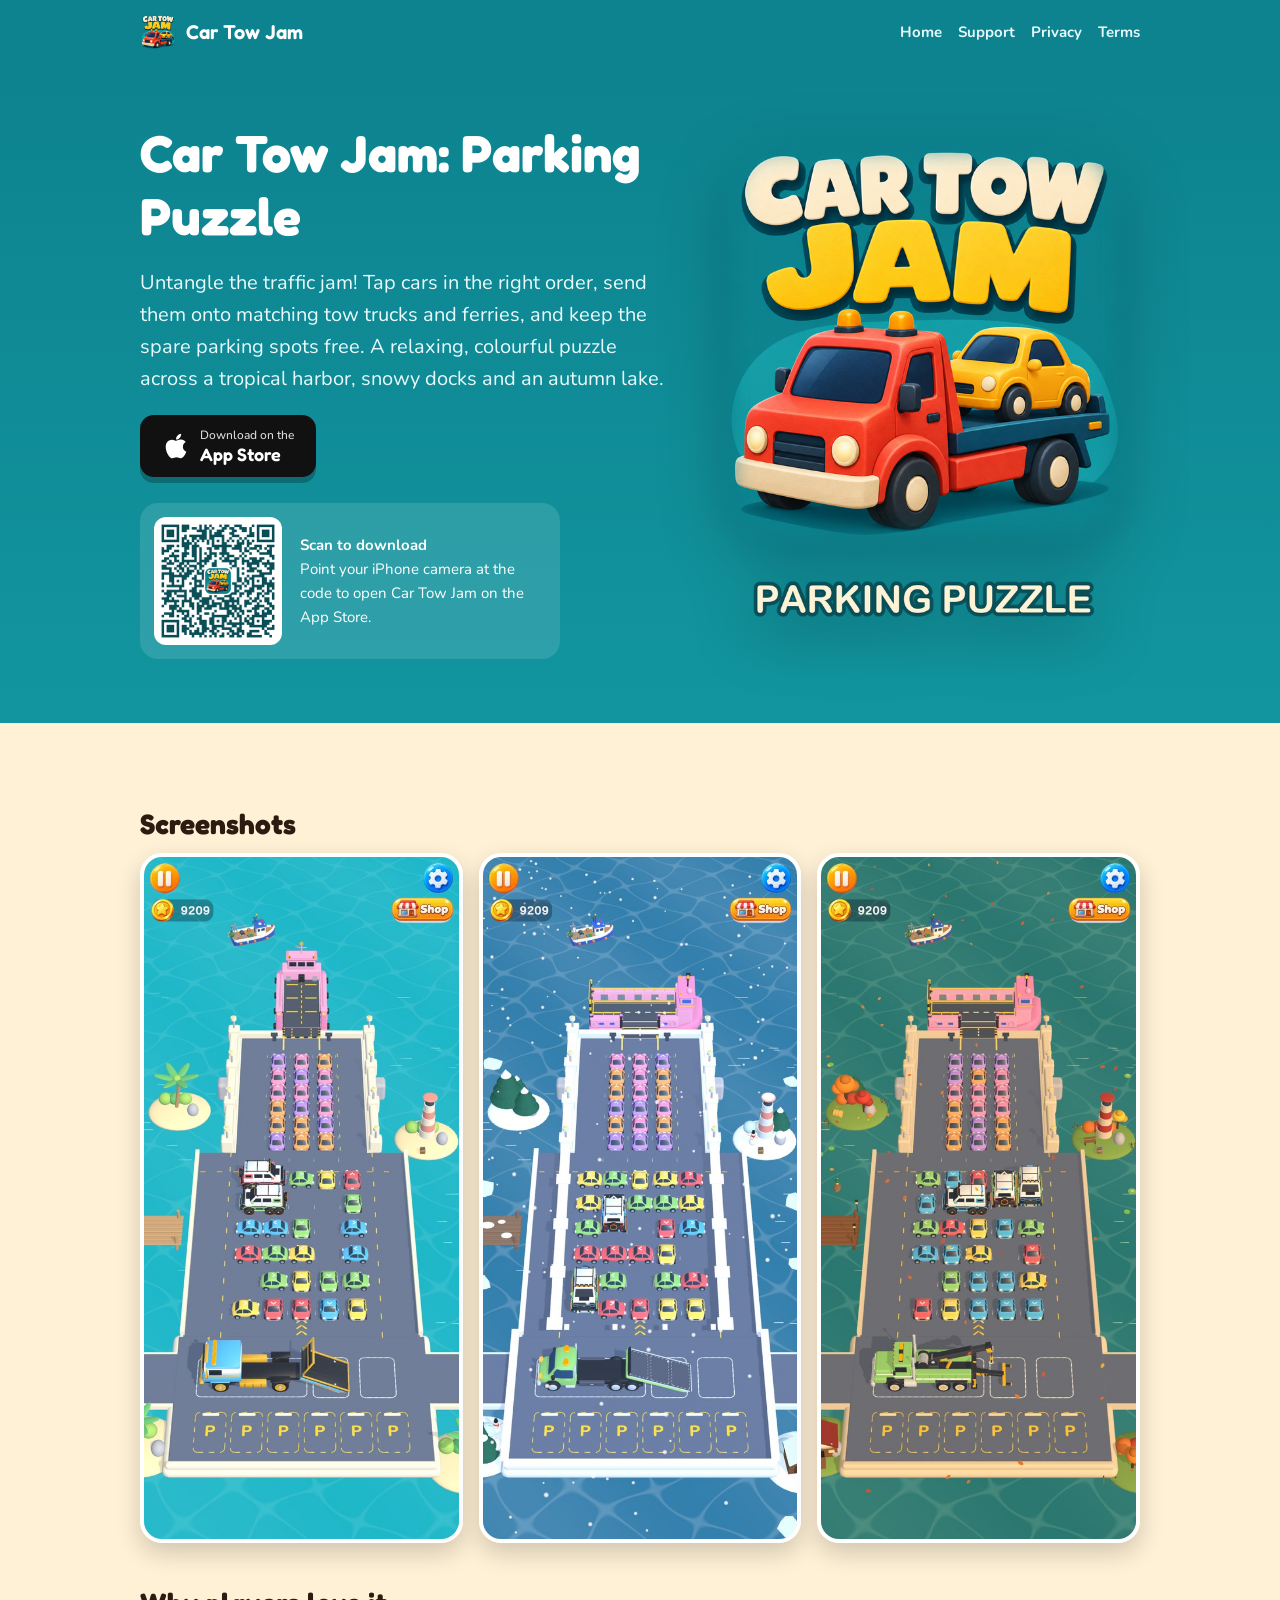
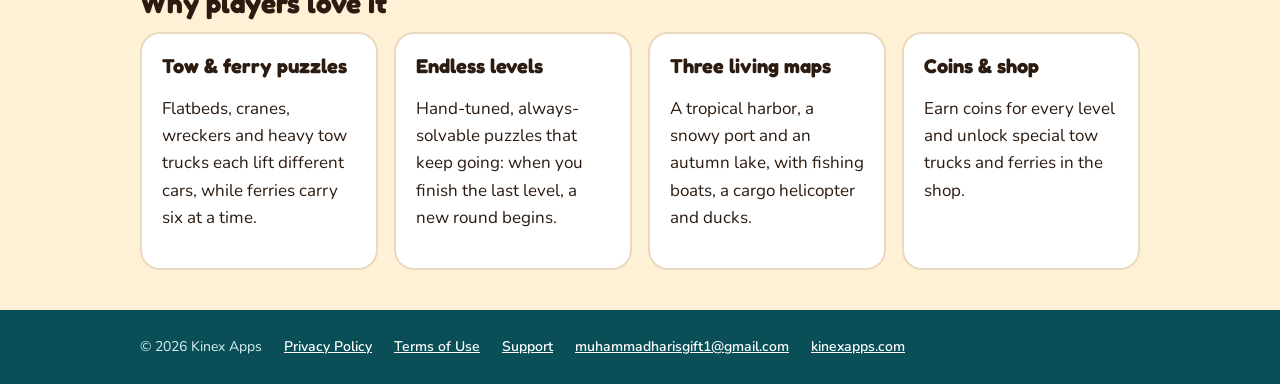
==== index.html @ f958e29b "Car Tow Jam: Parking Puzzle website: home, privacy policy, terms, support, QR download page" ====
<!doctype html>
<html lang="en">
<head>
<meta charset="utf-8">
<meta name="viewport" content="width=device-width,initial-scale=1">
<title>Car Tow Jam: Parking Puzzle</title>
<meta name="description" content="Car Tow Jam: Parking Puzzle, a relaxing traffic puzzle game for iPhone and iPad.">
<link rel="icon" href="assets/favicon.png">
<link rel="apple-touch-icon" href="assets/apple-touch-icon.png">
<meta property="og:title" content="Car Tow Jam: Parking Puzzle">
<meta property="og:description" content="Car Tow Jam: Parking Puzzle, a relaxing traffic puzzle game for iPhone and iPad.">
<meta property="og:image" content="https://mu-haris.github.io/Car-Tow-Jam-Parking-Puzzle/assets/icon-512.png">
<meta property="og:url" content="https://mu-haris.github.io/Car-Tow-Jam-Parking-Puzzle/">
<link rel="preconnect" href="https://fonts.googleapis.com"><link rel="preconnect" href="https://fonts.gstatic.com" crossorigin>
<link href="https://fonts.googleapis.com/css2?family=Fredoka:wght@500;600&family=Nunito:wght@400;600;700&display=swap" rel="stylesheet">
<link rel="stylesheet" href="assets/site.css">
</head>
<body>
<header class="top"><div class="wrap">
<a class="brand" href=""><img src="assets/icon-512.png" alt=""><span>Car Tow Jam</span></a>
<nav><a href="">Home</a><a href="support/">Support</a><a href="privacy/">Privacy</a><a href="terms/">Terms</a></nav>
</div></header>

<section class="hero"><div class="wrap">
<div>
<h1>Car Tow Jam: Parking Puzzle</h1>
<p class="lead">Untangle the traffic jam! Tap cars in the right order, send them onto matching tow trucks and ferries, and keep the spare parking spots free. A relaxing, colourful puzzle across a tropical harbor, snowy docks and an autumn lake.</p>
<a class="btn" href="download/"><svg viewBox="0 0 384 512" aria-hidden="true"><path d="M318.7 268.7c-.2-36.7 16.4-64.4 50-84.8-18.8-26.9-47.2-41.7-84.7-44.6-35.5-2.8-74.3 20.7-88.5 20.7-15 0-49.4-19.7-76.4-19.7C63.3 141.2 4 184.8 4 273.5q0 39.3 14.4 81.2c12.8 36.7 59 126.7 107.2 125.2 25.2-.6 43-17.9 75.8-17.9 31.8 0 48.3 17.9 76.4 17.9 48.6-.7 90.4-82.5 102.6-119.3-65.2-30.7-61.7-90-61.7-91.9zm-56.6-164.2c27.3-32.4 24.8-61.9 24-72.5-24.1 1.4-52 16.4-67.9 34.9-17.5 19.8-27.8 44.3-25.6 71.9 26.1 2 49.9-11.4 69.5-34.3z"/></svg><span><small>Download on the</small>App Store</span></a>
<div class="qr"><img src="assets/qr-app-store-small.png" alt="QR code that opens Car Tow Jam on the App Store"><p><strong>Scan to download</strong><br>Point your iPhone camera at the code to open Car Tow Jam on the App Store.</p></div>
</div>
<img class="logo" src="assets/logo.png" alt="Car Tow Jam: Parking Puzzle logo">
</div></section>
<section><div class="wrap">
<h2>Screenshots</h2>
<div class="shots">
<img src="assets/screen-1.jpg" alt="Tropical harbor level with tow trucks and a ferry" loading="lazy">
<img src="assets/screen-2.jpg" alt="Snowy harbor level with falling snow" loading="lazy">
<img src="assets/screen-3.jpg" alt="Autumn lake level with falling leaves" loading="lazy">
</div>
<h2>Why players love it</h2>
<div class="features">
<div class="card"><h3>Tow &amp; ferry puzzles</h3><p>Flatbeds, cranes, wreckers and heavy tow trucks each lift different cars, while ferries carry six at a time.</p></div>
<div class="card"><h3>Endless levels</h3><p>Hand-tuned, always-solvable puzzles that keep going: when you finish the last level, a new round begins.</p></div>
<div class="card"><h3>Three living maps</h3><p>A tropical harbor, a snowy port and an autumn lake, with fishing boats, a cargo helicopter and ducks.</p></div>
<div class="card"><h3>Coins &amp; shop</h3><p>Earn coins for every level and unlock special tow trucks and ferries in the shop.</p></div>
</div>
</div></section>

<footer><div class="wrap">
<span>&copy; 2026 Kinex Apps</span>
<a href="privacy/">Privacy Policy</a><a href="terms/">Terms of Use</a><a href="support/">Support</a>
<a href="mailto:muhammadharisgift1@gmail.com">muhammadharisgift1@gmail.com</a><a href="https://kinexapps.com/">kinexapps.com</a>
</div></footer>
</body>
</html>
---- assets/site.css ----
:root{--teal:#0D838F;--teal-d:#0A4F57;--cream:#FFF6E4;--card:#FFFFFF;--ink:#2B1B10;--muted:#6B5646;--yellow:#FFC526;--red:#E8452C;--line:#EAD9BD;--bg:#FFF1D6}
@media (prefers-color-scheme:dark){:root:not([data-theme="light"]){--cream:#0F2A2E;--card:#15373C;--ink:#F4ECDD;--muted:#BFD3D0;--line:#24545A;--bg:#0B2226}}
:root[data-theme="dark"]{--cream:#0F2A2E;--card:#15373C;--ink:#F4ECDD;--muted:#BFD3D0;--line:#24545A;--bg:#0B2226}
*{box-sizing:border-box}html{-webkit-text-size-adjust:100%}
body{margin:0;background:var(--bg);color:var(--ink);font:17px/1.6 "Nunito",system-ui,-apple-system,Segoe UI,sans-serif}
a{color:var(--teal);font-weight:700}@media (prefers-color-scheme:dark){a{color:#5FD4DE}}
.wrap{max-width:1040px;margin:0 auto;padding:0 20px}
header.top{background:var(--teal);color:#fff}
header.top .wrap{display:flex;align-items:center;gap:12px;min-height:64px;flex-wrap:wrap}
header.top a.brand{display:flex;align-items:center;gap:10px;color:#fff;text-decoration:none;font:600 20px "Fredoka",sans-serif}
header.top img{width:36px;height:36px;border-radius:9px}
header.top nav{margin-left:auto;display:flex;gap:16px;flex-wrap:wrap}
header.top nav a{color:#E6FAFB;font-weight:700;text-decoration:none;font-size:15px}
header.top nav a:hover{color:#fff;text-decoration:underline}
h1,h2,h3{font-family:"Fredoka",sans-serif;line-height:1.2}
h1{font-size:clamp(32px,6vw,52px);margin:.2em 0}h2{font-size:28px;margin:1.6em 0 .4em}h3{font-size:20px;margin:1.3em 0 .3em}
.hero{background:linear-gradient(180deg,var(--teal) 0,#12959F 100%);color:#fff;padding:48px 0 64px}
.hero .wrap{display:grid;grid-template-columns:1.1fr .9fr;gap:36px;align-items:center}
.hero p.lead{font-size:20px;color:#E9FBFC;max-width:34em}
.hero img.logo{width:100%;max-width:420px;display:block;margin:0 auto;filter:drop-shadow(0 18px 30px rgba(0,0,0,.25))}
.btn{display:inline-flex;align-items:center;gap:10px;background:#111;color:#fff;border-radius:14px;padding:12px 22px;text-decoration:none;font:600 18px "Fredoka",sans-serif;box-shadow:0 6px 0 rgba(0,0,0,.25)}
.btn small{display:block;font:500 12px "Nunito",sans-serif;opacity:.85}
.btn svg{width:28px;height:28px;fill:#fff}
.qr{display:flex;gap:18px;align-items:center;margin-top:26px;background:rgba(255,255,255,.12);border-radius:18px;padding:14px;max-width:420px}
.qr img{width:128px;height:128px;border-radius:12px;background:#fff}
.qr p{margin:0;color:#fff;font-size:15px}
section{padding:40px 0}
.features{display:grid;grid-template-columns:repeat(auto-fit,minmax(220px,1fr));gap:16px}
.card{background:var(--card);border:2px solid var(--line);border-radius:20px;padding:20px}
.card h3{margin-top:0}
.shots{display:grid;grid-template-columns:repeat(3,1fr);gap:16px}
.shots img{width:100%;border-radius:22px;border:4px solid #fff;box-shadow:0 10px 24px rgba(0,0,0,.18)}
.doc{background:var(--card);border:2px solid var(--line);border-radius:24px;padding:28px clamp(18px,4vw,44px);margin:32px auto 48px;max-width:860px}
.doc p,.doc li{color:var(--ink)}.doc .meta{color:var(--muted);margin-top:0}
.faq details{background:var(--card);border:2px solid var(--line);border-radius:16px;padding:14px 18px;margin:10px 0}
.faq summary{cursor:pointer;font:600 18px "Fredoka",sans-serif}
.contact{display:flex;flex-wrap:wrap;gap:12px;align-items:center}
footer{background:var(--teal-d);color:#D6F1F3;padding:26px 0;font-size:14px}
footer .wrap{display:flex;flex-wrap:wrap;gap:14px 22px;align-items:center}
footer a{color:#fff;font-weight:600}
@media (max-width:760px){.hero .wrap{grid-template-columns:1fr}.hero{padding:32px 0 44px}.shots{grid-template-columns:1fr 1fr}.shots img:nth-child(3){display:none}.qr img{width:104px;height:104px}}
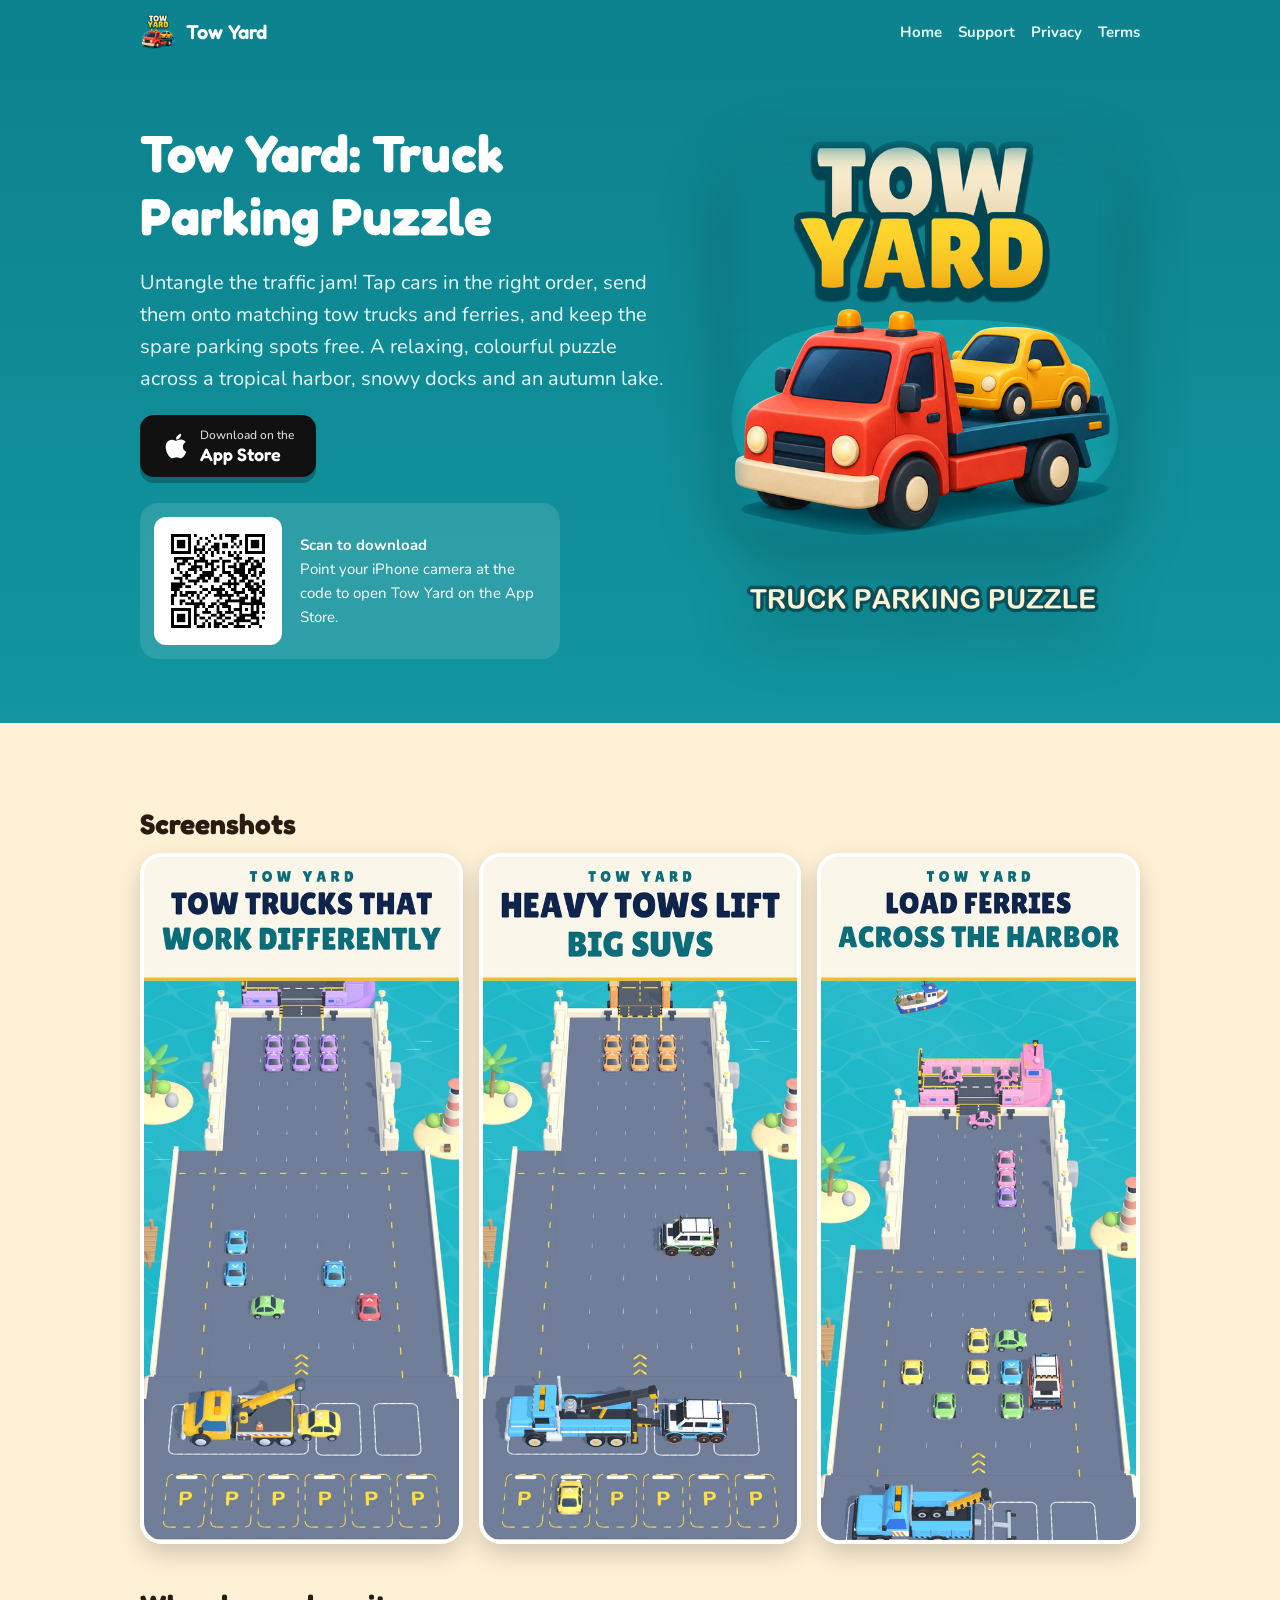
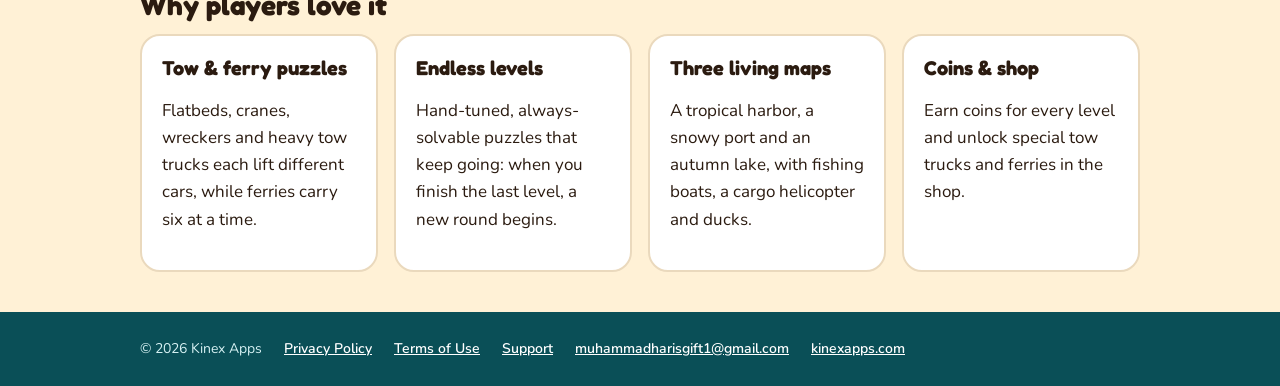
==== commit 5324a5d0: "Rebrand website to Tow Yard: Truck Parking Puzzle New name, icon, logo and screenshots; site URLs an" ====
--- a/index.html
+++ b/index.html
@@ -3,32 +3,32 @@
 <head>
 <meta charset="utf-8">
 <meta name="viewport" content="width=device-width,initial-scale=1">
-<title>Car Tow Jam: Parking Puzzle</title>
-<meta name="description" content="Car Tow Jam: Parking Puzzle, a relaxing traffic puzzle game for iPhone and iPad.">
+<title>Tow Yard: Truck Parking Puzzle</title>
+<meta name="description" content="Tow Yard: Truck Parking Puzzle, a relaxing traffic puzzle game for iPhone and iPad.">
 <link rel="icon" href="assets/favicon.png">
 <link rel="apple-touch-icon" href="assets/apple-touch-icon.png">
-<meta property="og:title" content="Car Tow Jam: Parking Puzzle">
-<meta property="og:description" content="Car Tow Jam: Parking Puzzle, a relaxing traffic puzzle game for iPhone and iPad.">
-<meta property="og:image" content="https://mu-haris.github.io/Car-Tow-Jam-Parking-Puzzle/assets/icon-512.png">
-<meta property="og:url" content="https://mu-haris.github.io/Car-Tow-Jam-Parking-Puzzle/">
+<meta property="og:title" content="Tow Yard: Truck Parking Puzzle">
+<meta property="og:description" content="Tow Yard: Truck Parking Puzzle, a relaxing traffic puzzle game for iPhone and iPad.">
+<meta property="og:image" content="https://mu-haris.github.io/Tow-Yard/assets/icon-512.png">
+<meta property="og:url" content="https://mu-haris.github.io/Tow-Yard/">
 <link rel="preconnect" href="https://fonts.googleapis.com"><link rel="preconnect" href="https://fonts.gstatic.com" crossorigin>
 <link href="https://fonts.googleapis.com/css2?family=Fredoka:wght@500;600&family=Nunito:wght@400;600;700&display=swap" rel="stylesheet">
 <link rel="stylesheet" href="assets/site.css">
 </head>
 <body>
 <header class="top"><div class="wrap">
-<a class="brand" href=""><img src="assets/icon-512.png" alt=""><span>Car Tow Jam</span></a>
+<a class="brand" href=""><img src="assets/icon-512.png" alt=""><span>Tow Yard</span></a>
 <nav><a href="">Home</a><a href="support/">Support</a><a href="privacy/">Privacy</a><a href="terms/">Terms</a></nav>
 </div></header>
 
 <section class="hero"><div class="wrap">
 <div>
-<h1>Car Tow Jam: Parking Puzzle</h1>
+<h1>Tow Yard: Truck Parking Puzzle</h1>
 <p class="lead">Untangle the traffic jam! Tap cars in the right order, send them onto matching tow trucks and ferries, and keep the spare parking spots free. A relaxing, colourful puzzle across a tropical harbor, snowy docks and an autumn lake.</p>
 <a class="btn" href="download/"><svg viewBox="0 0 384 512" aria-hidden="true"><path d="M318.7 268.7c-.2-36.7 16.4-64.4 50-84.8-18.8-26.9-47.2-41.7-84.7-44.6-35.5-2.8-74.3 20.7-88.5 20.7-15 0-49.4-19.7-76.4-19.7C63.3 141.2 4 184.8 4 273.5q0 39.3 14.4 81.2c12.8 36.7 59 126.7 107.2 125.2 25.2-.6 43-17.9 75.8-17.9 31.8 0 48.3 17.9 76.4 17.9 48.6-.7 90.4-82.5 102.6-119.3-65.2-30.7-61.7-90-61.7-91.9zm-56.6-164.2c27.3-32.4 24.8-61.9 24-72.5-24.1 1.4-52 16.4-67.9 34.9-17.5 19.8-27.8 44.3-25.6 71.9 26.1 2 49.9-11.4 69.5-34.3z"/></svg><span><small>Download on the</small>App Store</span></a>
-<div class="qr"><img src="assets/qr-app-store-small.png" alt="QR code that opens Car Tow Jam on the App Store"><p><strong>Scan to download</strong><br>Point your iPhone camera at the code to open Car Tow Jam on the App Store.</p></div>
+<div class="qr"><img src="assets/qr-app-store-small.png" alt="QR code that opens Tow Yard on the App Store"><p><strong>Scan to download</strong><br>Point your iPhone camera at the code to open Tow Yard on the App Store.</p></div>
 </div>
-<img class="logo" src="assets/logo.png" alt="Car Tow Jam: Parking Puzzle logo">
+<img class="logo" src="assets/logo.png" alt="Tow Yard: Truck Parking Puzzle logo">
 </div></section>
 <section><div class="wrap">
 <h2>Screenshots</h2>
